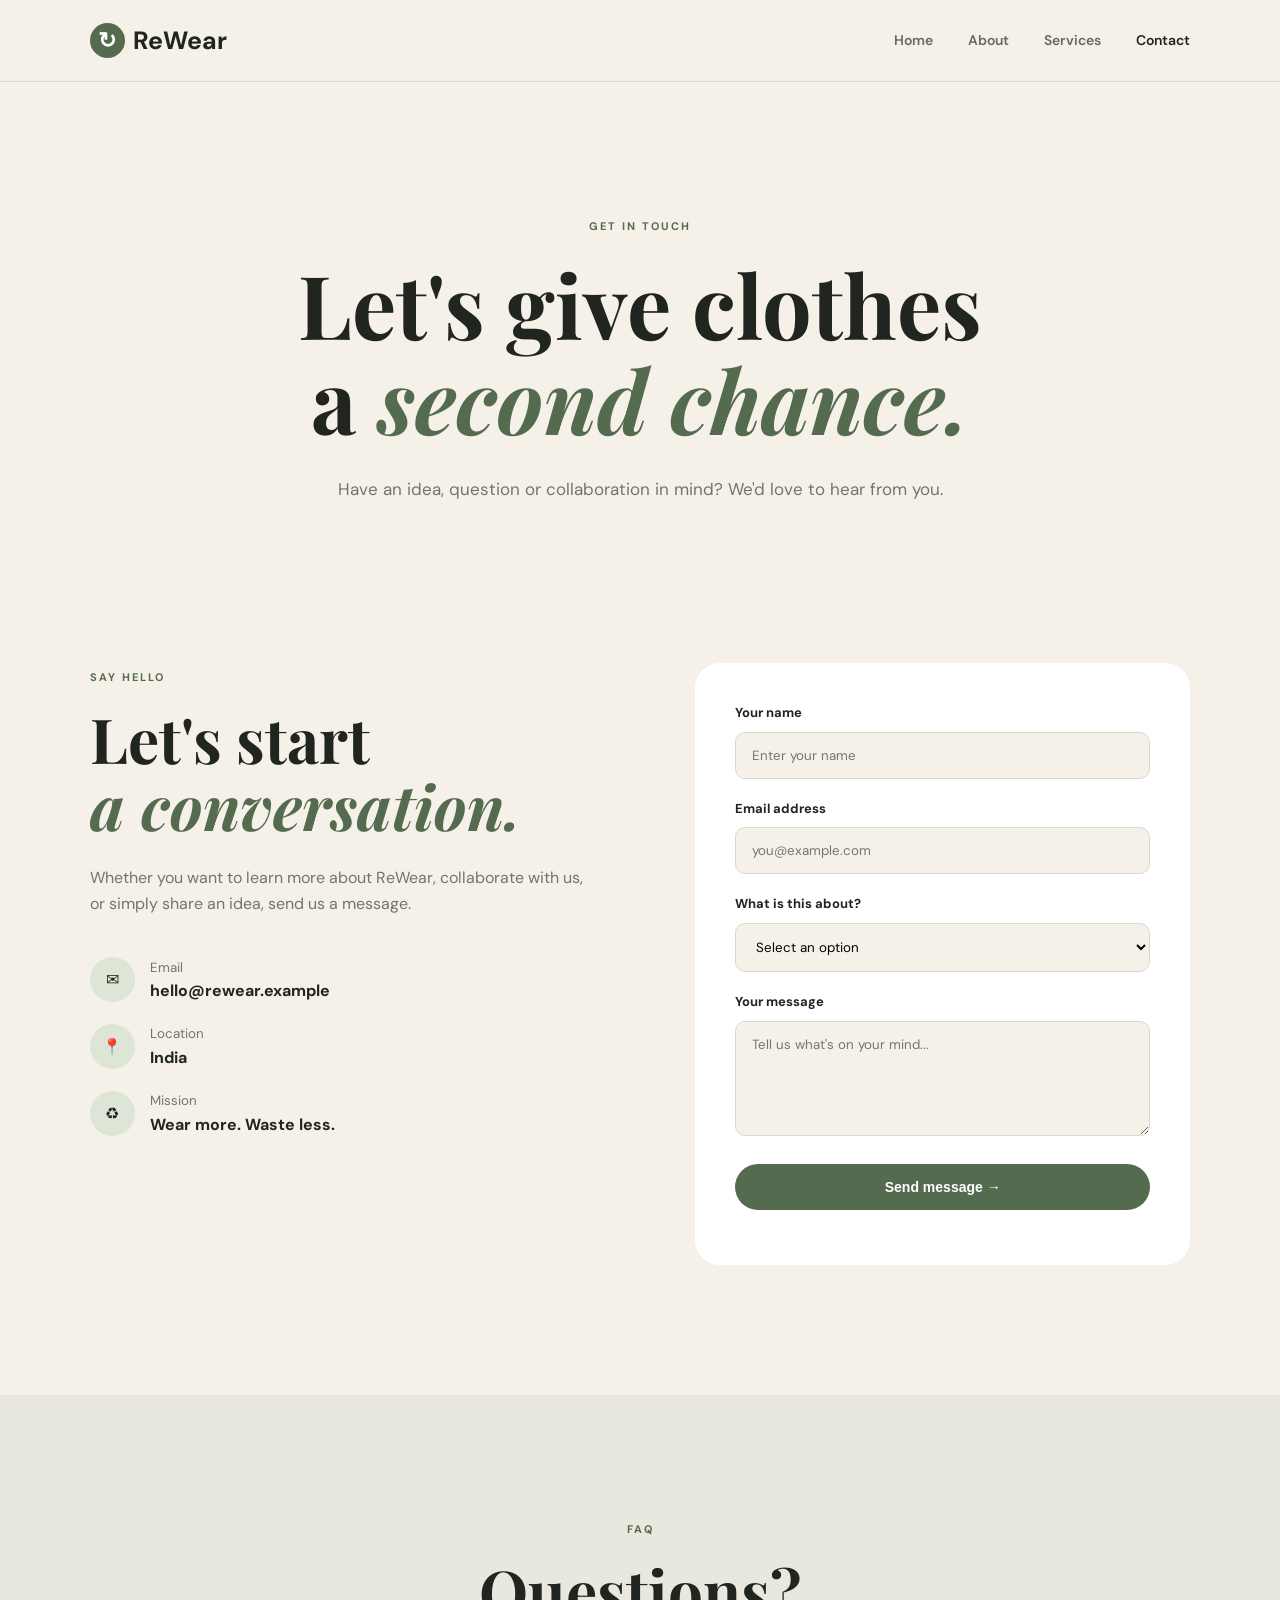
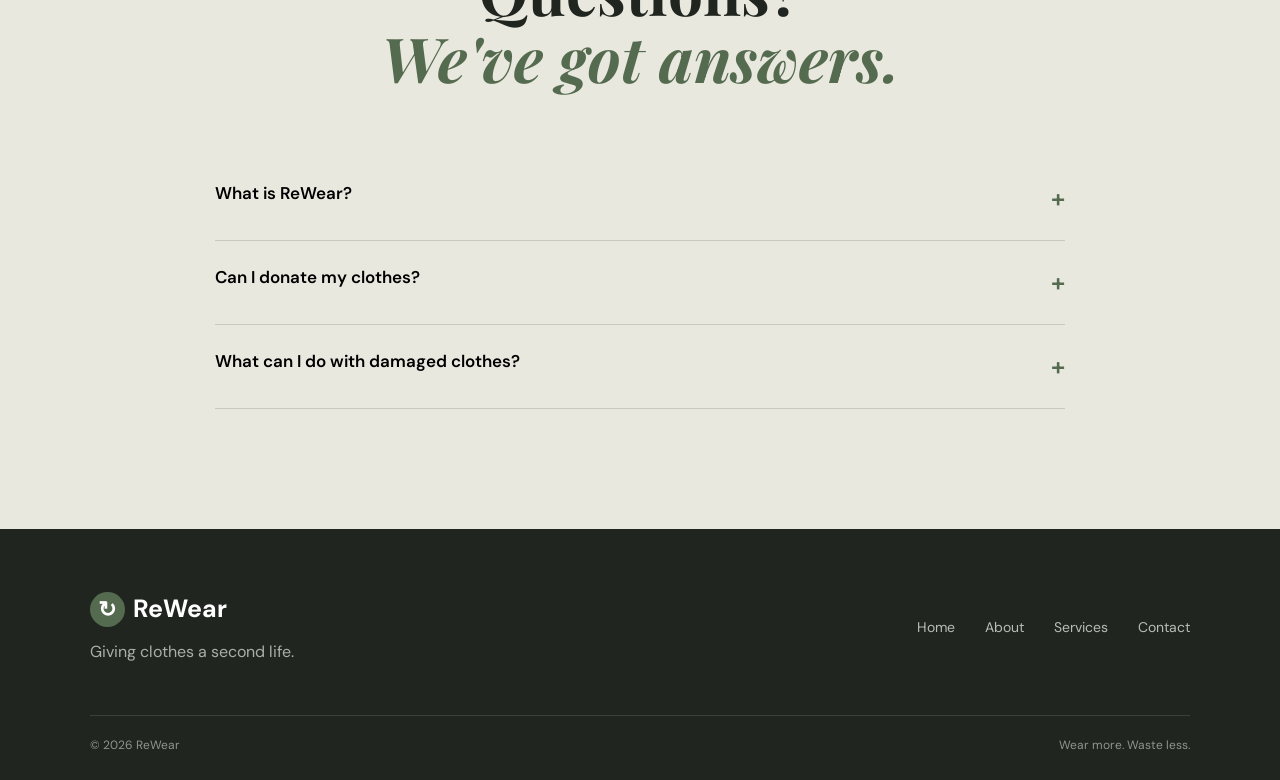
==== contact.html @ c8613e40 "Initial project structure and homepage" ====
<!DOCTYPE html>
<html lang="en">

<head>

    <meta charset="UTF-8">

    <meta name="viewport" content="width=device-width, initial-scale=1.0">

    <title>Contact | ReWear</title>

    <link rel="stylesheet" href="css/style.css">

    <link rel="preconnect" href="https://fonts.googleapis.com">

    <link rel="preconnect" href="https://fonts.gstatic.com" crossorigin>

    <link href="https://fonts.googleapis.com/css2?family=DM+Sans:wght@400;500;600;700&family=Playfair+Display:wght@500;600;700&display=swap" rel="stylesheet">

</head>


<body>


    <header class="navbar">

        <a href="index.html" class="logo">

            <span class="logo-icon">↻</span> ReWear

        </a>


        <button class="menu-toggle" id="menuToggle">☰</button>


        <nav id="navMenu">

            <a href="index.html">Home</a>

            <a href="about.html">About</a>

            <a href="services.html">Services</a>

            <a href="contact.html" class="active">Contact</a>

        </nav>

    </header>



    <main>


        <section class="page-hero">

            <span class="eyebrow">GET IN TOUCH</span>

            <h1>Let's give clothes<br>a <em>second chance.</em></h1>

            <p>
                Have an idea, question or collaboration in mind? We'd love to hear from you.
            </p>

        </section>



        <section class="contact-section">


            <div class="contact-info">

                <span class="eyebrow">SAY HELLO</span>

                <h2>Let's start<br><em>a conversation.</em></h2>

                <p>
                    Whether you want to learn more about ReWear, collaborate with us, or simply share an idea, send us a message.
                </p>


                <div class="contact-details">

                    <div class="contact-detail">

                        <span>✉</span>

                        <div>

                            <small>Email</small>

                            <strong>hello@rewear.example</strong>

                        </div>

                    </div>


                    <div class="contact-detail">

                        <span>📍</span>

                        <div>

                            <small>Location</small>

                            <strong>India</strong>

                        </div>

                    </div>


                    <div class="contact-detail">

                        <span>♻</span>

                        <div>

                            <small>Mission</small>

                            <strong>Wear more. Waste less.</strong>

                        </div>

                    </div>

                </div>

            </div>



            <div class="contact-form-wrapper">

                <form id="contactForm">

                    <div class="form-group">

                        <label for="name">Your name</label>

                        <input type="text" id="name" placeholder="Enter your name" required>

                    </div>


                    <div class="form-group">

                        <label for="email">Email address</label>

                        <input type="email" id="email" placeholder="you@example.com" required>

                    </div>


                    <div class="form-group">

                        <label for="subject">What is this about?</label>

                        <select id="subject">

                <option value="">Select an option</option>

                <option>Clothing Exchange</option>

                <option>Donation</option>

                <option>Upcycling</option>

                <option>Collaboration</option>

                <option>General Question</option>

            </select>

                    </div>


                    <div class="form-group">

                        <label for="message">Your message</label>

                        <textarea id="message" rows="5" placeholder="Tell us what's on your mind..." required></textarea>

                    </div>


                    <button type="submit" class="btn btn-primary form-btn">
            Send message →
        </button>


                    <div id="formMessage"></div>

                </form>

            </div>


        </section>



        <section class="faq-section">

            <div class="section-heading center">

                <span class="eyebrow">FAQ</span>

                <h2>Questions?<br><em>We've got answers.</em></h2>

            </div>


            <div class="faq-list">


                <div class="faq-item">

                    <button class="faq-question">

                What is ReWear?

                <span>+</span>

            </button>

                    <div class="faq-answer">

                        <p>
                            ReWear is a concept platform that encourages people to extend the life of their clothing through reuse, exchange, donation and upcycling.
                        </p>

                    </div>

                </div>



                <div class="faq-item">

                    <button class="faq-question">

                Can I donate my clothes?

                <span>+</span>

            </button>

                    <div class="faq-answer">

                        <p>
                            Yes. ReWear encourages donating wearable clothes to people or organizations that can make use of them.
                        </p>

                    </div>

                </div>



                <div class="faq-item">

                    <button class="faq-question">

                What can I do with damaged clothes?

                <span>+</span>

            </button>

                    <div class="faq-answer">

                        <p>
                            Depending on their condition, damaged clothes can often be repaired, transformed into another item, or sent for responsible textile recycling.
                        </p>

                    </div>

                </div>


            </div>

        </section>


    </main>



    <footer>

        <div class="footer-content">

            <div>

                <a href="index.html" class="logo footer-logo">

                    <span class="logo-icon">↻</span> ReWear

                </a>

                <p>Giving clothes a second life.</p>

            </div>


            <div class="footer-links">

                <a href="index.html">Home</a>

                <a href="about.html">About</a>

                <a href="services.html">Services</a>

                <a href="contact.html">Contact</a>

            </div>

        </div>


        <div class="footer-bottom">

            <span>© 2026 ReWear</span>

            <span>Wear more. Waste less.</span>

        </div>

    </footer>


    <script src="js/script.js"></script>

</body>

</html>
---- css/style.css ----
* {
    margin: 0;
    padding: 0;
    box-sizing: border-box;
}

:root {
    --cream: #f5f1e8;
    --dark: #20251f;
    --green: #556b4f;
    --light-green: #dce5d6;
    --sage: #a8b99e;
    --white: #ffffff;
    --muted: #70766d;
    --border: #d9d8cf;
}

html {
    scroll-behavior: smooth;
}

body {
    font-family: "DM Sans", sans-serif;
    background: var(--cream);
    color: var(--dark);
    line-height: 1.6;
}

img {
    width: 100%;
    display: block;
    object-fit: cover;
}

a {
    text-decoration: none;
    color: inherit;
}


/* =========================
   NAVBAR
========================= */

.navbar {
    height: 82px;
    padding: 0 7%;
    display: flex;
    justify-content: space-between;
    align-items: center;
    border-bottom: 1px solid var(--border);
    background: rgba(245, 241, 232, 0.95);
    position: sticky;
    top: 0;
    z-index: 1000;
    backdrop-filter: blur(10px);
}

.logo {
    font-size: 25px;
    font-weight: 700;
    display: flex;
    align-items: center;
    gap: 8px;
}

.logo-icon {
    width: 35px;
    height: 35px;
    border-radius: 50%;
    background: var(--green);
    color: white;
    display: flex;
    justify-content: center;
    align-items: center;
    font-size: 22px;
}

nav {
    display: flex;
    gap: 35px;
}

nav a {
    font-size: 14px;
    font-weight: 600;
    color: #656b62;
    transition: 0.3s;
}

nav a:hover,
nav a.active {
    color: var(--dark);
}

.menu-toggle {
    display: none;
    border: none;
    background: transparent;
    font-size: 26px;
    cursor: pointer;
}


/* =========================
   TYPOGRAPHY
========================= */

h1,
h2 {
    font-family: "Playfair Display", serif;
    line-height: 1.08;
}

h1 {
    font-size: clamp(48px, 7vw, 88px);
}

h2 {
    font-size: clamp(38px, 5vw, 62px);
}

h1 em,
h2 em {
    color: var(--green);
    font-style: italic;
}

.eyebrow {
    display: inline-block;
    font-size: 11px;
    letter-spacing: 2px;
    font-weight: 700;
    color: var(--green);
    margin-bottom: 20px;
}


/* =========================
   BUTTONS
========================= */

.btn {
    display: inline-block;
    padding: 15px 25px;
    border-radius: 50px;
    font-size: 14px;
    font-weight: 700;
    transition: 0.3s;
}

.btn-primary {
    background: var(--green);
    color: white;
}

.btn-primary:hover {
    background: var(--dark);
    transform: translateY(-3px);
}

.btn-outline {
    border: 1px solid var(--dark);
}

.btn-outline:hover {
    background: var(--dark);
    color: white;
}

.btn-light {
    background: white;
    color: var(--dark);
}

.btn-light:hover {
    transform: translateY(-3px);
    background: var(--light-green);
}


/* =========================
   HERO
========================= */

.hero {
    min-height: calc(100vh - 82px);
    padding: 7% 7%;
    display: grid;
    grid-template-columns: 1fr 0.85fr;
    gap: 7%;
    align-items: center;
}

.hero-content p {
    max-width: 540px;
    margin: 30px 0;
    color: var(--muted);
    font-size: 17px;
}

.hero-buttons {
    display: flex;
    gap: 12px;
    flex-wrap: wrap;
}

.hero-image {
    position: relative;
}

.image-card {
    height: 600px;
    overflow: hidden;
    border-radius: 160px 160px 15px 15px;
    position: relative;
}

.image-card img {
    height: 100%;
}

.floating-card {
    position: absolute;
    bottom: 30px;
    left: 30px;
    background: rgba(255, 255, 255, 0.92);
    padding: 15px 20px;
    border-radius: 15px;
    display: flex;
    gap: 12px;
    align-items: center;
}

.floating-card>span {
    font-size: 25px;
}

.floating-card strong,
.floating-card small {
    display: block;
}

.floating-card small {
    color: var(--muted);
}


/* =========================
   IMPACT
========================= */

.impact {
    margin: 0 7%;
    border-top: 1px solid var(--border);
    border-bottom: 1px solid var(--border);
    display: grid;
    grid-template-columns: repeat(3, 1fr);
    padding: 35px 0;
}

.impact-item {
    display: flex;
    align-items: center;
    gap: 15px;
    justify-content: center;
}

.impact-item strong {
    font-family: "Playfair Display", serif;
    font-size: 35px;
    color: var(--green);
}

.impact-item span {
    font-size: 14px;
    color: var(--muted);
}


/* =========================
   GENERAL SECTION
========================= */

.section {
    padding: 130px 7%;
}

.section-heading {
    max-width: 700px;
    margin-bottom: 65px;
}

.section-heading p {
    margin-top: 25px;
    color: var(--muted);
    max-width: 550px;
}

.center {
    text-align: center;
    margin-left: auto;
    margin-right: auto;
}

.center p {
    margin-left: auto;
    margin-right: auto;
}


/* =========================
   FEATURE CARDS
========================= */

.feature-grid {
    display: grid;
    grid-template-columns: repeat(4, 1fr);
    gap: 18px;
}

.feature-card {
    border: 1px solid var(--border);
    border-radius: 20px;
    padding: 30px;
    min-height: 300px;
    position: relative;
    transition: 0.3s;
}

.feature-card:hover {
    background: var(--dark);
    color: white;
    transform: translateY(-8px);
}

.feature-card:hover p {
    color: #c9cec6;
}

.feature-number {
    font-size: 12px;
    color: var(--green);
    font-weight: 700;
}

.feature-icon {
    font-size: 35px;
    margin: 35px 0 20px;
}

.feature-card h3 {
    font-size: 21px;
    margin-bottom: 12px;
}

.feature-card p {
    color: var(--muted);
    font-size: 14px;
}


/* =========================
   GUIDE
========================= */

.guide-section {
    background: var(--light-green);
    padding: 120px 7%;
    display: grid;
    grid-template-columns: 1fr 0.8fr;
    gap: 8%;
    align-items: center;
}

.guide-text>p {
    color: var(--muted);
    margin: 25px 0;
    max-width: 500px;
}

.clothing-options {
    display: flex;
    flex-direction: column;
    gap: 10px;
}

.condition-btn {
    display: flex;
    align-items: center;
    gap: 15px;
    padding: 15px;
    border: 1px solid #c6d1bf;
    background: rgba(255, 255, 255, 0.5);
    border-radius: 12px;
    cursor: pointer;
    text-align: left;
    font-family: inherit;
    transition: 0.3s;
}

.condition-btn:hover {
    background: white;
    transform: translateX(5px);
}

.condition-btn>span {
    font-size: 25px;
}

.condition-btn strong,
.condition-btn small {
    display: block;
}

.condition-btn small {
    color: var(--muted);
}

.recommendation {
    margin-top: 20px;
    padding: 20px;
    background: white;
    border-radius: 12px;
    display: none;
}

.recommendation.show {
    display: block;
}

.recommendation p {
    color: var(--muted);
    font-size: 14px;
    margin-top: 5px;
}

.guide-image {
    height: 550px;
    border-radius: 180px 180px 20px 20px;
    overflow: hidden;
}

.guide-image img {
    height: 100%;
}


/* =========================
   CTA
========================= */

.cta {
    background: var(--green);
    color: white;
    text-align: center;
    padding: 120px 7%;
}

.cta .eyebrow {
    color: var(--light-green);
}

.cta h2 {
    margin-bottom: 25px;
}

.cta h2 em {
    color: var(--light-green);
}

.cta p {
    margin-bottom: 30px;
    color: #dce3d8;
}


/* =========================
   PAGE HERO
========================= */

.page-hero {
    text-align: center;
    padding: 130px 7% 100px;
    max-width: 1000px;
    margin: auto;
}

.page-hero p {
    max-width: 650px;
    margin: 30px auto 0;
    color: var(--muted);
    font-size: 17px;
}


/* =========================
   ABOUT
========================= */

.about-story {
    padding: 70px 7% 130px;
    display: grid;
    grid-template-columns: 0.8fr 1fr;
    gap: 9%;
    align-items: center;
}

.about-image {
    height: 650px;
    border-radius: 180px 180px 20px 20px;
    overflow: hidden;
}

.about-image img {
    height: 100%;
}

.about-content h2 {
    margin-bottom: 30px;
}

.about-content p {
    color: var(--muted);
    margin-bottom: 20px;
    max-width: 600px;
}


/* =========================
   VALUES
========================= */

.values-section {
    padding: 120px 7%;
    background: #e9e8df;
}

.values-grid {
    display: grid;
    grid-template-columns: repeat(3, 1fr);
    gap: 20px;
}

.value-card {
    padding: 40px;
    border: 1px solid #d1d0c7;
    border-radius: 20px;
}

.value-card>span {
    color: var(--green);
    font-weight: 700;
}

.value-card h3 {
    margin: 30px 0 10px;
    font-size: 25px;
}

.value-card p {
    color: var(--muted);
}


/* =========================
   TIMELINE
========================= */

.timeline-section {
    padding: 130px 7%;
}

.timeline {
    margin-top: 60px;
    border-left: 1px solid var(--border);
}

.timeline-item {
    display: flex;
    gap: 35px;
    padding: 30px 0 30px 35px;
    position: relative;
}

.timeline-item>strong {
    color: var(--green);
}

.timeline-item h3 {
    font-size: 25px;
    margin-bottom: 5px;
}

.timeline-item p {
    color: var(--muted);
}


/* =========================
   SERVICES
========================= */

.services-grid-section {
    padding: 40px 7% 130px;
    display: grid;
    grid-template-columns: repeat(2, 1fr);
    gap: 20px;
}

.service-card {
    padding: 45px;
    border: 1px solid var(--border);
    border-radius: 25px;
    min-height: 350px;
    transition: 0.3s;
}

.service-card:hover {
    background: var(--dark);
    color: white;
    transform: translateY(-8px);
}

.service-card:hover p {
    color: #c7cdc4;
}

.service-card:hover a {
    color: var(--light-green);
}

.large-card {
    grid-row: span 1;
}

.service-top {
    display: flex;
    justify-content: space-between;
}

.service-icon {
    font-size: 35px;
}

.service-number {
    color: var(--green);
    font-weight: 700;
}

.service-card h2 {
    font-size: 38px;
    margin: 55px 0 15px;
}

.service-card p {
    color: var(--muted);
    max-width: 500px;
}

.service-card a {
    display: inline-block;
    margin-top: 25px;
    color: var(--green);
    font-weight: 700;
}


/* =========================
   PROCESS
========================= */

.process-section {
    background: var(--light-green);
    padding: 120px 7%;
}

.process-grid {
    display: grid;
    grid-template-columns: repeat(3, 1fr);
    gap: 20px;
}

.process-item {
    padding: 35px;
    border-top: 1px solid #bbc7b5;
}

.process-item>span {
    color: var(--green);
    font-weight: 700;
}

.process-item h3 {
    margin: 25px 0 10px;
    font-size: 25px;
}

.process-item p {
    color: var(--muted);
}


/* =========================
   CONTACT
========================= */

.contact-section {
    padding: 60px 7% 130px;
    display: grid;
    grid-template-columns: 1fr 1fr;
    gap: 10%;
}

.contact-info h2 {
    margin-bottom: 25px;
}

.contact-info>p {
    max-width: 500px;
    color: var(--muted);
}

.contact-details {
    margin-top: 40px;
    display: flex;
    flex-direction: column;
    gap: 20px;
}

.contact-detail {
    display: flex;
    gap: 15px;
    align-items: center;
}

.contact-detail>span {
    width: 45px;
    height: 45px;
    border-radius: 50%;
    background: var(--light-green);
    display: flex;
    justify-content: center;
    align-items: center;
}

.contact-detail small,
.contact-detail strong {
    display: block;
}

.contact-detail small {
    color: var(--muted);
}

.contact-form-wrapper {
    background: white;
    padding: 40px;
    border-radius: 25px;
}

.form-group {
    margin-bottom: 20px;
}

.form-group label {
    display: block;
    font-size: 13px;
    font-weight: 700;
    margin-bottom: 8px;
}

.form-group input,
.form-group textarea,
.form-group select {
    width: 100%;
    padding: 14px 16px;
    border: 1px solid var(--border);
    background: var(--cream);
    border-radius: 10px;
    font-family: inherit;
    outline: none;
}

.form-group textarea {
    resize: vertical;
}

.form-group input:focus,
.form-group textarea:focus,
.form-group select:focus {
    border-color: var(--green);
}

.form-btn {
    border: none;
    cursor: pointer;
    width: 100%;
}

#formMessage {
    margin-top: 15px;
    text-align: center;
    font-size: 14px;
}


/* =========================
   FAQ
========================= */

.faq-section {
    padding: 120px 7%;
    background: #e9e8df;
}

.faq-list {
    max-width: 850px;
    margin: auto;
}

.faq-item {
    border-bottom: 1px solid #c9c8be;
}

.faq-question {
    width: 100%;
    background: transparent;
    border: none;
    padding: 25px 0;
    display: flex;
    justify-content: space-between;
    font-family: inherit;
    font-size: 17px;
    font-weight: 600;
    cursor: pointer;
    text-align: left;
}

.faq-question span {
    font-size: 25px;
    color: var(--green);
}

.faq-answer {
    display: none;
    padding: 0 0 25px;
    color: var(--muted);
}

.faq-item.open .faq-answer {
    display: block;
}


/* =========================
   FOOTER
========================= */

footer {
    background: var(--dark);
    color: white;
    padding: 60px 7% 25px;
}

.footer-content {
    display: flex;
    justify-content: space-between;
    align-items: center;
    padding-bottom: 50px;
}

.footer-logo {
    color: white;
}

.footer-content p {
    color: #aab0a7;
    margin-top: 10px;
}

.footer-links {
    display: flex;
    gap: 30px;
}

.footer-links a {
    color: #b8beb5;
    font-size: 14px;
}

.footer-links a:hover {
    color: white;
}

.footer-bottom {
    border-top: 1px solid #3b4039;
    padding-top: 20px;
    display: flex;
    justify-content: space-between;
    color: #8f958d;
    font-size: 12px;
}


/* =========================
   RESPONSIVE DESIGN
========================= */

@media (max-width: 900px) {
    .hero,
    .guide-section,
    .about-story,
    .contact-section {
        grid-template-columns: 1fr;
    }
    .hero-image {
        order: -1;
    }
    .image-card {
        height: 500px;
    }
    .feature-grid {
        grid-template-columns: repeat(2, 1fr);
    }
    .values-grid,
    .process-grid {
        grid-template-columns: 1fr;
    }
    .services-grid-section {
        grid-template-columns: 1fr;
    }
    .about-image,
    .guide-image {
        height: 500px;
    }
    nav {
        gap: 20px;
    }
}

@media (max-width: 650px) {
    .navbar {
        padding: 0 5%;
    }
    .menu-toggle {
        display: block;
    }
    nav {
        position: absolute;
        top: 82px;
        left: 0;
        width: 100%;
        background: var(--cream);
        border-bottom: 1px solid var(--border);
        display: none;
        flex-direction: column;
        padding: 25px 7%;
        gap: 20px;
    }
    nav.show {
        display: flex;
    }
    .hero {
        padding: 60px 5%;
    }
    .hero-image {
        order: 0;
    }
    .image-card {
        height: 430px;
        border-radius: 100px 100px 15px 15px;
    }
    h1 {
        font-size: 52px;
    }
    .impact {
        margin: 0 5%;
        grid-template-columns: 1fr;
        gap: 25px;
    }
    .section,
    .guide-section,
    .about-story,
    .timeline-section,
    .services-grid-section,
    .process-section,
    .contact-section,
    .faq-section {
        padding-left: 5%;
        padding-right: 5%;
    }
    .feature-grid {
        grid-template-columns: 1fr;
    }
    .values-grid {
        grid-template-columns: 1fr;
    }
    .about-image,
    .guide-image {
        height: 430px;
    }
    .service-card {
        padding: 30px;
    }
    .service-card h2 {
        font-size: 34px;
    }
    .contact-form-wrapper {
        padding: 25px;
    }
    .footer-content {
        flex-direction: column;
        align-items: flex-start;
        gap: 35px;
    }
    .footer-links {
        flex-wrap: wrap;
    }
    .footer-bottom {
        flex-direction: column;
        gap: 8px;
    }
}
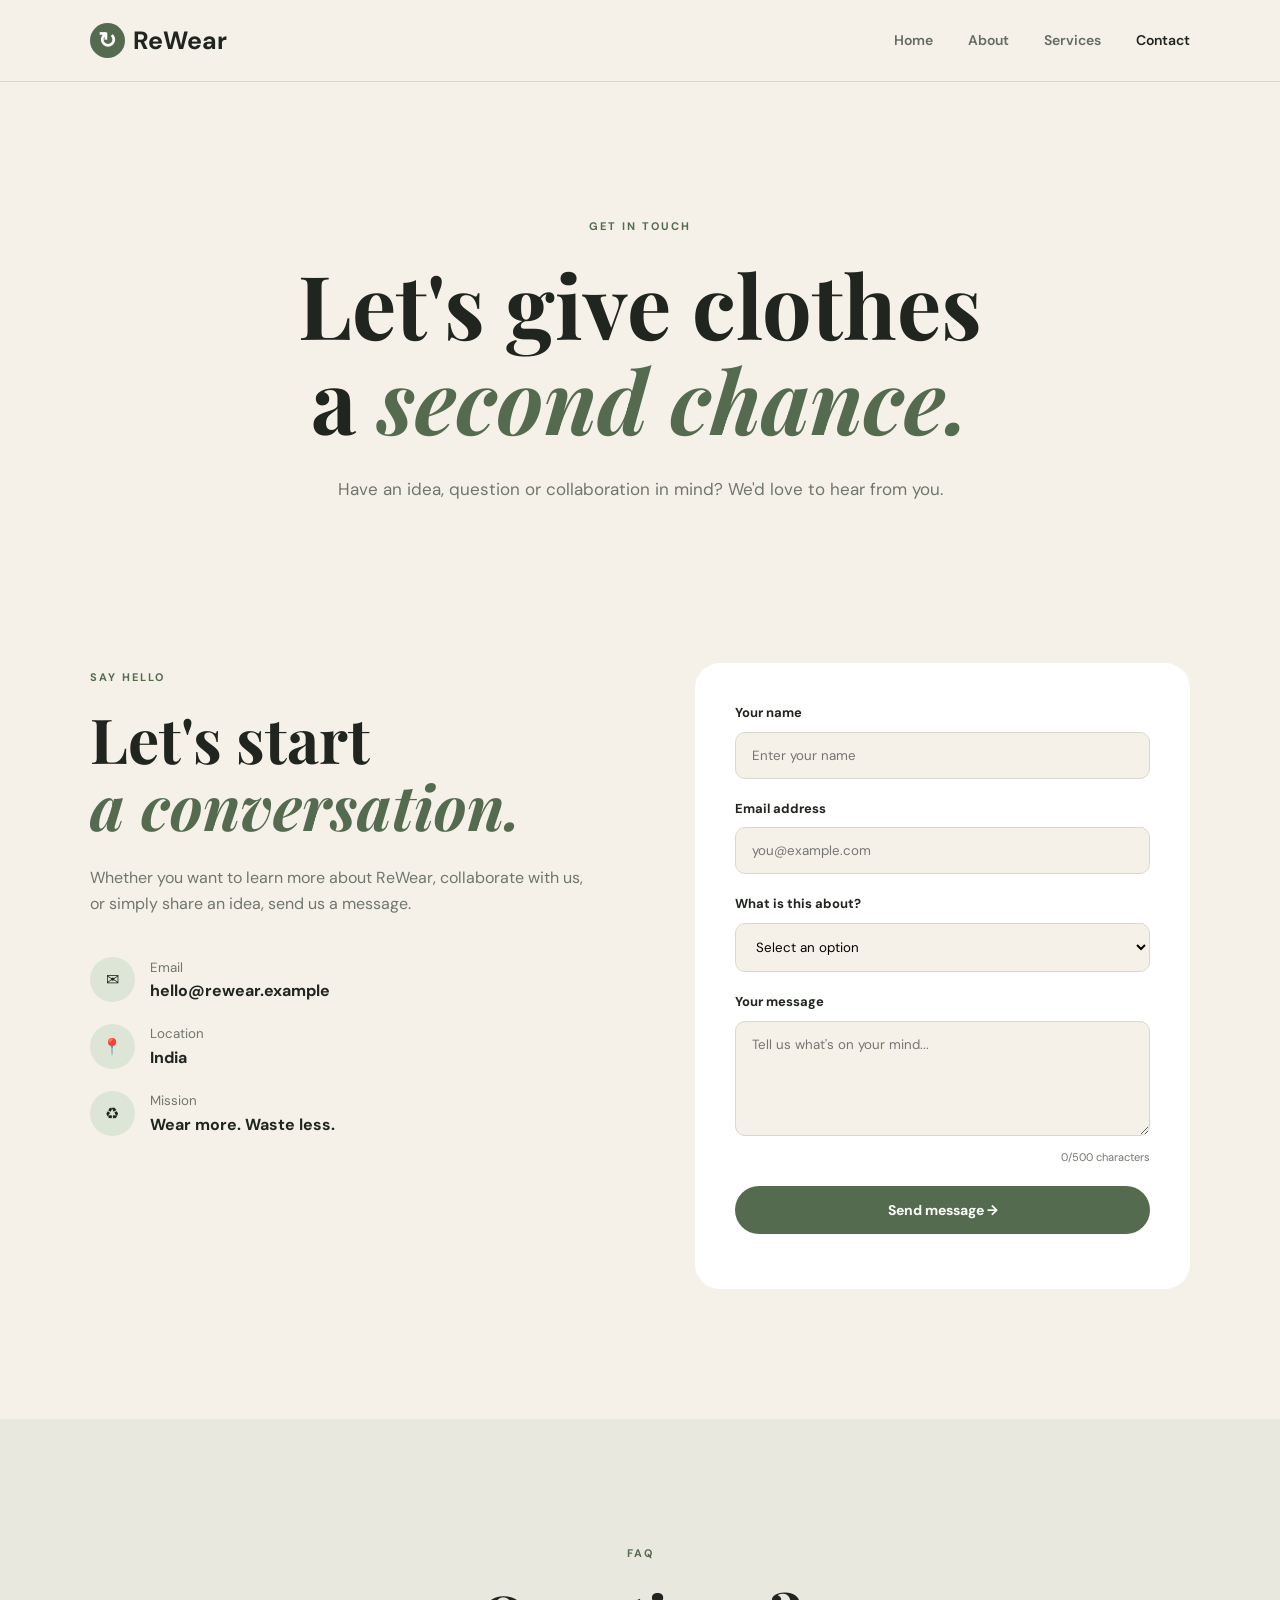
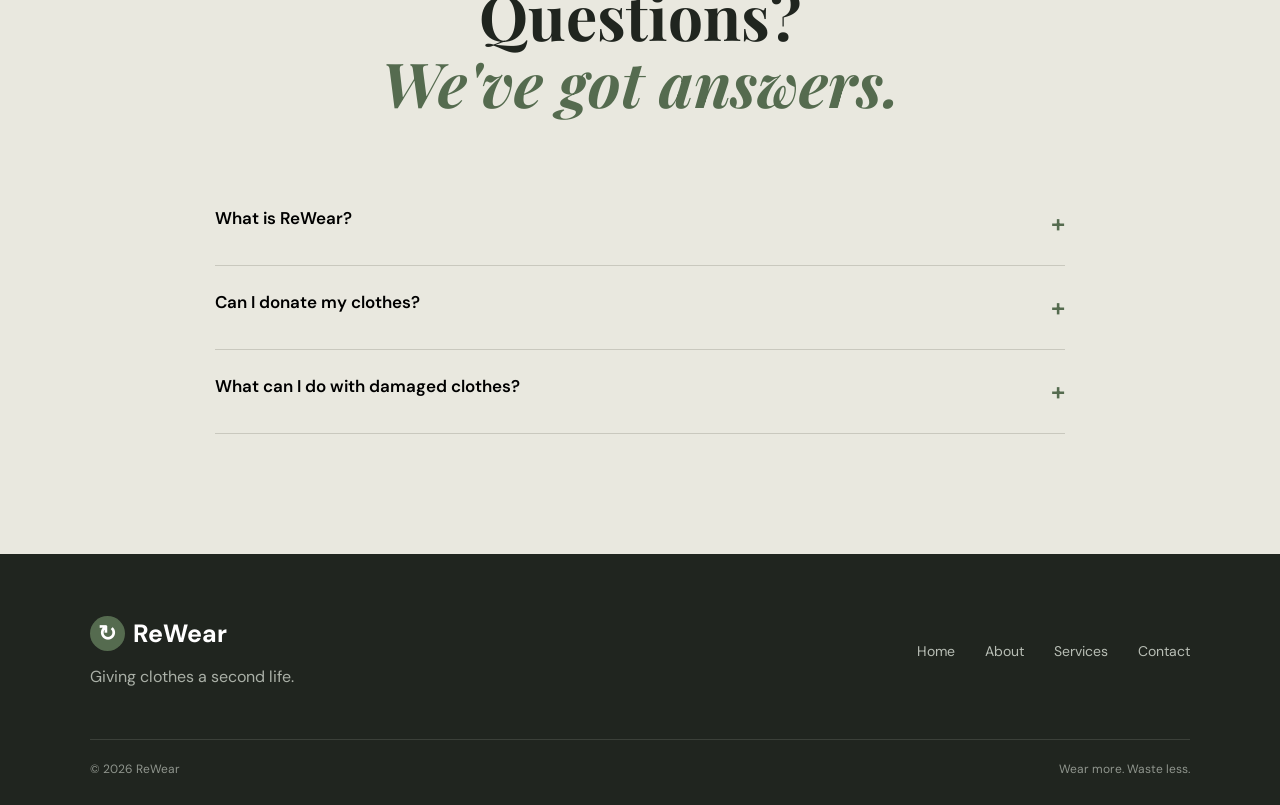
==== commit 2432ae48: "Added Contact form validation and interactions" ====
--- a/contact.html
+++ b/contact.html
@@ -183,8 +183,11 @@
 
                         <label for="message">Your message</label>
 
-                        <textarea id="message" rows="5" placeholder="Tell us what's on your mind..." required></textarea>
-
+                        <textarea id="message" rows="5" maxlength="500" placeholder="Tell us what's on your mind..." required></textarea>
+
+                        <div class="character-count">
+                            <span id="charCount">0</span>/500 characters
+                        </div>
                     </div>
 
 
--- a/css/style.css
+++ b/css/style.css
@@ -99,6 +99,13 @@
     background: transparent;
     font-size: 26px;
     cursor: pointer;
+    color: var(--dark);
+    padding: 5px;
+    transition: 0.3s;
+}
+
+.menu-toggle:hover {
+    transform: scale(1.1);
 }
 
 
@@ -546,6 +553,14 @@
     padding: 40px;
     border: 1px solid #d1d0c7;
     border-radius: 20px;
+    transition: 0.3s ease;
+    background: rgba(255, 255, 255, 0.25);
+}
+
+.value-card:hover {
+    transform: translateY(-8px);
+    background: white;
+    box-shadow: 0 15px 35px rgba(32, 37, 31, 0.08);
 }
 
 .value-card>span {
@@ -610,6 +625,8 @@
 
 .service-card {
     padding: 45px;
+    position: relative;
+    overflow: hidden;
     border: 1px solid var(--border);
     border-radius: 25px;
     min-height: 350px;
@@ -618,6 +635,7 @@
 
 .service-card:hover {
     background: var(--dark);
+    box-shadow: 0 20px 45px rgba(32, 37, 31, 0.12);
     color: white;
     transform: translateY(-8px);
 }
@@ -796,6 +814,12 @@
     border: none;
     cursor: pointer;
     width: 100%;
+    font-family: inherit;
+    transition: 0.3s ease;
+}
+
+.form-btn:active {
+    transform: scale(0.98);
 }
 
 #formMessage {
@@ -1021,4 +1045,55 @@
         flex-direction: column;
         gap: 8px;
     }
+}
+
+
+/* Scroll reveal animation */
+
+.feature-card,
+.value-card,
+.service-card,
+.process-item,
+.timeline-item {
+    animation: revealCard 0.7s ease both;
+}
+
+.feature-card:nth-child(2),
+.value-card:nth-child(2),
+.service-card:nth-child(2),
+.process-item:nth-child(2) {
+    animation-delay: 0.1s;
+}
+
+.feature-card:nth-child(3),
+.value-card:nth-child(3),
+.service-card:nth-child(3),
+.process-item:nth-child(3) {
+    animation-delay: 0.2s;
+}
+
+.feature-card:nth-child(4),
+.service-card:nth-child(4) {
+    animation-delay: 0.3s;
+}
+
+@keyframes revealCard {
+    from {
+        opacity: 0;
+        transform: translateY(20px);
+    }
+    to {
+        opacity: 1;
+        transform: translateY(0);
+    }
+}
+
+
+/* Contact form character counter */
+
+.character-count {
+    text-align: right;
+    margin-top: 5px;
+    font-size: 11px;
+    color: var(--muted);
 }
